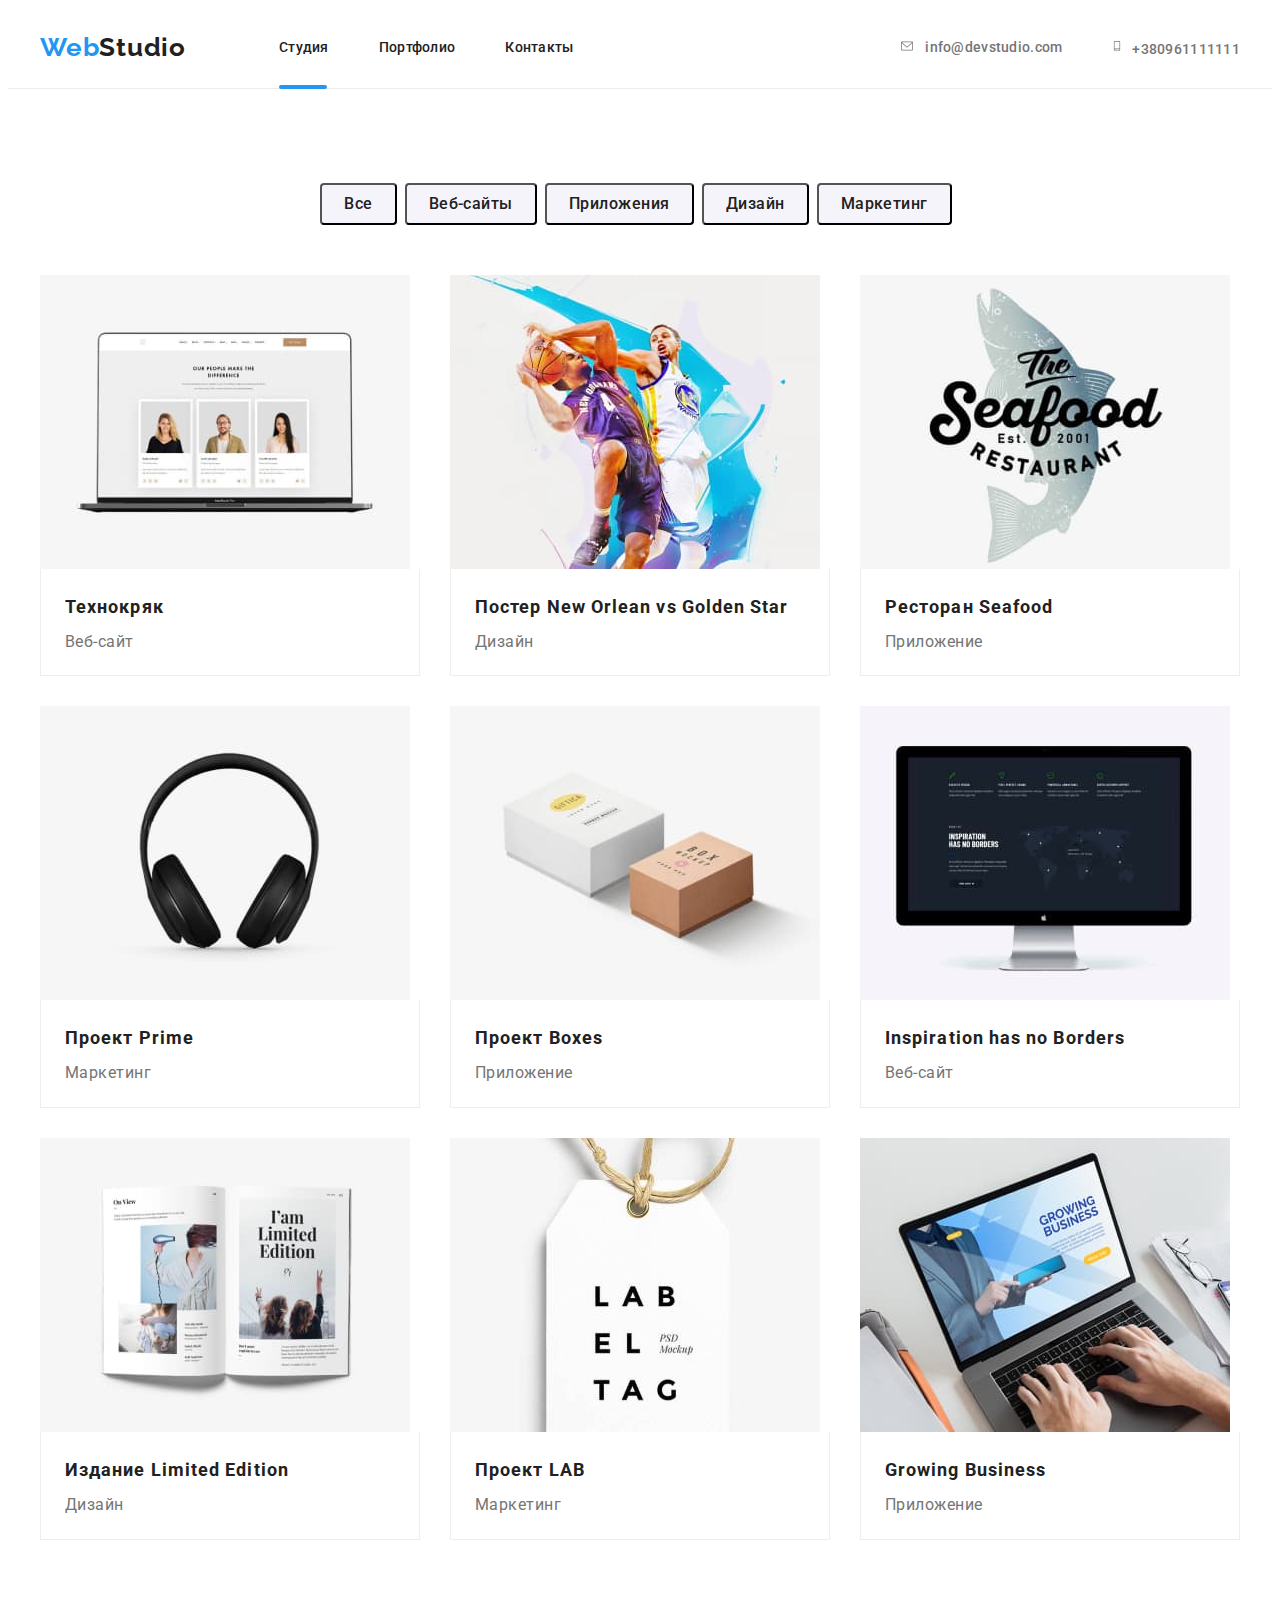
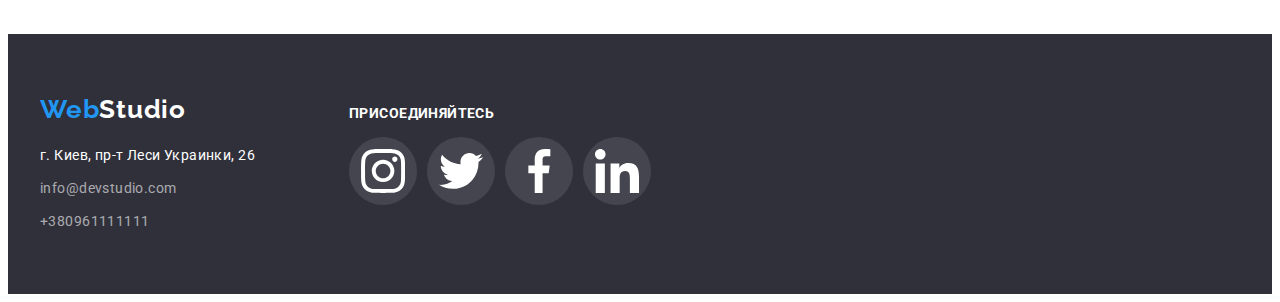
==== portfolio.html @ cd9d086e "HW5" ====
<!DOCTYPE html>
<html lang="ru">

<head>
    <meta charset="UTF-8">
    <meta http-equiv="X-UA-Compatible" content="IE=edge">
    <meta name="viewport" content="width=device-width, initial-scale=1.0">
    <title>Портфолио</title> 
    <link rel="preconnect" href="https://fonts.googleapis.com">
    <link rel="preconnect" href="https://fonts.gstatic.com" crossorigin>
    <link href="https://fonts.googleapis.com/css2?family=Raleway:wght@700&family=Roboto:wght@400;500;700;900&display=swap"
        rel="stylesheet"> 
    <link rel="stylesheet" href="https://cdnjs.cloudflare.com/ajax/libs/modern-normalize/1.1.0/modern-normalize.min.css"
        integrity="sha512-wpPYUAdjBVSE4KJnH1VR1HeZfpl1ub8YT/NKx4PuQ5NmX2tKuGu6U/JRp5y+Y8XG2tV+wKQpNHVUX03MfMFn9Q=="
        crossorigin="anonymous" referrerpolicy="no-referrer" />
    <link rel="stylesheet" href="./css/styles.css">
</head>

<body>

    <!--Header-->

        <header class="header portfolio-header">
            <div class="container">
                <nav class="nav-content">
                    <a href="./index.html" class="logo"><span class="web">Web</span>Studio</a>
                    <ul class="site-nav">
                        <li class="header-item"><a href="./index.html" class="current-page">Студия</a> </li>
                        <li class="header-item"><a href="./portfolio.html">Портфолио</a> </li>
                        <li class="header-item"><a href="">Контакты</a></li>
                    </ul>
                </nav>
                <ul class="connection">
                    <li class="header-item">
                        <a href="mailto:info@devstudio.com">
                            <svg class="envelope header-icon" width="16" height="12">
                                <use href="./images/icons.svg#icon-envelope-hover-1"></use>
                            </svg>info@devstudio.com</a>
                    
                    </li>
                    <li class="header-item">
                    
                        <a href="tel:+380961111111"> <svg class="smarthfone header-icon" width="10" height="16">
                                <use href="./images/icons.svg#icon-smartphone-1"></use>
                            </svg>+380961111111</a>
                    </li>
                
                </ul>
        
            </div>
        </header>

    <!--main-->

    <section class="section portfolio-section">
        <div class="container portfolio-container">
           
            <ul class="portfolio-btns">
                <li class="button-one"><button class="btn">Все</button></li>
                <li class="button-two"><button class="btn">Веб-сайты</button></li>
                <li class="button-three"><button class="btn">Приложения</button></li>
                <li class="button-four"><button class="btn">Дизайн</button></li>
                <li class="button-five"><button class="btn">Маркетинг</button></li>
            </ul>
            
            <ul class="portfolio-list">
                <li class="portfolio-item">                    
                    <img class="portfolio-photo" src="./images/macbook.jpg" width="370" height="294" alt="Макбук">
                    <div class="portfolio-contect-desctiption">
                        <h2 class="projects-title">Технокряк</h2>
                        <p class="project-text">Веб-сайт</p>
                    </div>                    
                    <p></p>
                </li>
                <li class="portfolio-item">
                    <img class="portfolio-photo" src="./images/basketball.jpg" width="370" height="294" alt="Баскетбол">
                    <div class="portfolio-contect-desctiption">
                        <h2 class="projects-title">Постер New Orlean vs Golden Star</h2>
                        <p class="project-text">Дизайн</p>
                    </div>
                    <p></p>
                </li>
                <li class="portfolio-item">
                    <img class="portfolio-photo" src="./images/restaurant.jpg" width="370" height="294" alt="Ресторан">
                    <div class="portfolio-contect-desctiption">
                        <h2 class="projects-title">Ресторан Seafood</h2>
                        <p class="project-text">Приложение</p>
                    </div>
                    <p></p>
                </li>
                <li class="portfolio-item">
                    <img class="portfolio-photo" src="./images/beats.jpg" width="370" height="294" alt="Наушники">
                    
                    <div class="portfolio-contect-desctiption">
                    <h2 class="projects-title">Проект Prime</h2>
                    <p class="project-text">Маркетинг</p>
                    </div>
                    <p></p>
                </li>
                <li class="portfolio-item">
                    <img class="portfolio-photo" src="./images/boxes.jpg" width="370" height="294" alt="Коробки">
                    <div class="portfolio-contect-desctiption">
                    <h2 class="projects-title">Проект Boxes</h2>
                    <p class="project-text">Приложение</p>
                    </div>
                    <p></p>
                </li>
                <li class="portfolio-item">
                    <img class="portfolio-photo" src="./images/monitor.jpg" width="370" height="294" alt="Монитор">
                    <div class="portfolio-contect-desctiption">
                    <h2 class="projects-title">Inspiration has no Borders</h2>
                    <p class="project-text">Веб-сайт</p>
                    </div>
                    <p></p>
                </li>
                <li class="portfolio-item">
                    <img class="portfolio-photo" src="./images/book.jpg" width="370" height="294" alt="Книга">
                    <div class="portfolio-contect-desctiption">
                    <h2 class="projects-title">Издание Limited Edition</h2>
                    <p class="project-text">Дизайн</p>
                    </div>
                    <p></p>
                </li>
                <li class="portfolio-item">
                    <img class="portfolio-photo" src="./images/tag.jpg" width="370" height="294" alt="Этикетка">
                    <div class="portfolio-contect-desctiption">
                    <h2 class="projects-title">Проект LAB</h2>
                    <p class="project-text">Маркетинг</p>
                    </div>
                    <p></p>
                </li>
                <li class="portfolio-item">
                    <img class="portfolio-photo" src="./images/laptop.jpg" width="370" height="294" alt="Ноутбук">
                    <div class="portfolio-contect-desctiption">
                    <h2 class="projects-title">Growing Business</h2>
                    <p class="project-text">Приложение</p>
                    </div>
                    <p></p>
                </li>




            </ul>
        </div>
      



    </section>






    <!--footer-->

    <footer class="footer">
        <div class="container footer-general-container">
            <div class="footer-container">
                <a href="./index.html" class="logo"><span class="web">Web</span><span class="studio">Studio</span></a>
                <address class="address-info">
                    <p class="address">г. Киев, пр-т Леси Украинки, 26 </p>
                    <ul class="footer-connection">
                        <li class="connection-item"><a href="mailto:info@devstudio.com ">info@devstudio.com</a></li>
                        <li class="connection-item phone"><a href="tel:+380961111111">+380961111111</a></li>
    
                    </ul>
                </address>
            </div>
            <div class="footer-link-container">
                <h3 class="footer-connect">ПРИСОЕДИНЯЙТЕСЬ</h3>
                <ul class="footer-social-links">
                    <li class="footer-link-icon">
                        <a class="footer-social-link" href="">
                            <svg class="footer-social-icon" width="20" height="20">
                                <use href="./images/icons.svg#icon-instagram-2-1"></use>
                            </svg>
                        </a>
    
                    </li>
                    <li class="footer-link-icon">
                        <a class="footer-social-link" href="">
                            <svg class="footer-social-icon" width="20" height="20">
                                <use href="./images/icons.svg#icon-twitter-1-1"></use>
                            </svg>
                        </a>
    
                    </li>
                    <li class="footer-link-icon">
                        <a class="footer-social-link" href="">
                            <svg class="footer-social-icon" width="20" height="20">
                                <use href="./images/icons.svg#icon-facebook-1-1"></use>
                            </svg>
                        </a>
    
                    </li>
                    <li class="link-icon">
                        <a class="footer-social-link" href="">
                            <svg class="footer-social-icon" width="20" height="20">
                                <use href="./images/icons.svg#icon-linkedin-1-1"></use>
                            </svg>
                        </a>
    
                    </li>
                </ul>
            </div>
        </div>
    
    
    </footer>






</body>

</html>
---- css/styles.css ----
/* main text color: #757575;*/
/* secondary text color: #212121;  */
/* белый #FFFFFF */
/* акцент синий #2196F3 */
/* первичный цвет фона #E5E5E5; */
/* вторичный цвет фона #2F303A; */
/* цвет фона наша команда #F5F4FA */


:root {
  --primary-text-color: #757575;
  --secondary-text-color: #212121;
  --accent-color: #2196F3;
  --accent-second-color: #FFFFFF;
  --primary-background-color: #e5e5e5;
  --secondary-background-color: #2F303A;
  --stuff-background-color: #F5F4FA:



}

body {
  
  color: var(--primary-text-color);
  font-family: Roboto, sans-serif;
}

p, h1, h2, h3, h4, h5, h5, h6 {
  margin-top: 0;
  margin-bottom: 0;
}

ul {
  list-style: none;
  margin-top: 0;
  margin-bottom: 0;
  padding-left: 0;

}
.header {
  
 
}
.header .container {
  display: flex;
  align-items: center; 
}
.container {
  width: 1200px;
  padding-left: 15px;
  padding-right: 15px; 
  margin: 0 auto; 

}
.logo {
  margin-right: 93px;
   padding-top: 24px;
  padding-bottom: 25px;
}
.logo {
  font-family: Raleway, sans-serif;
font-weight: bold;
font-size: 26px;
line-height: 1.19;
letter-spacing: 0.03em;
color: var(--secondary-text-color);
text-decoration: none;
}
.web {
  color: var(--accent-color);
}

/* site-nav */

.nav-content {
  display: flex;
  align-items: center;
}

.site-nav {
  
  display: flex;
}
.site-nav a {
font-weight: 500;
font-size: 14px;
line-height: 1.14;
letter-spacing: 0.02em;
  color: var(--secondary-text-color);
  text-decoration: none;
}
.site-nav a:hover, 
.site-nav a:focus {
  color: var(--accent-color);
}

.header-item {

  display: flex;
  justify-content: center;
  align-items: center;
}

.header-item:not(:last-child) {
  margin-right: 50px;
}
.connection {
  display: flex;
  margin-left: auto;
  
}
.connection a {
font-weight: 500;
font-size: 14px;
line-height: 1.14;
letter-spacing: 0.02em;
  color: var(--primary-text-color);
  text-decoration: none;
}
.connection a:hover, 
.connection a:focus {
  color: var(--accent-color);
}

.header-item a:hover .header-icon,
.header-item a:focus .header-icon {
  fill: var(--accent-color);
}



.envelope{
  margin-right: 10px;
  fill: var(--primary-text-color);
  cursor: pointer;
  justify-content: center;
  align-items: center;
  }
.smarthfone {
  margin-right: 10px;
  fill: var(--primary-text-color);
  cursor: pointer;
  justify-content: center;
  align-items: center;
    }

.current-page {
  position: relative;
  display: inline-block;
  padding-top: 32px;
  padding-bottom: 32px;
  
  
  color: var(--accent-color);
  
}

.current-page::after {
  content: '';

  position: absolute;
left: 0;
bottom: -1px;
  display: block;
  width: 48px;
  height: 4px;
  border-radius: 2px;
  background-color: var(--accent-color);

}

/* main */
.hero {
  /* background-color: var(--secondary-background-color); */
  background-image: linear-gradient(
    rgba(47, 48, 58, 0.4),
    rgba(47, 48, 58, 0.4)
  ),  url(../images/background.jpg);
  background-repeat: no-repeat;
  background-position: center;
  background-size: 1600px;

  display: flex;
  align-items: center;
  padding-top: 200px;
  padding-bottom: 200px;
}

.hero-title {
padding-bottom: 30px;
font-weight: 900;
font-size: 44px;
line-height: 1.36;
text-align: center;
letter-spacing: 0.06em;
text-transform: uppercase;
color: var(--accent-second-color);
}


.button {
display: block;
border-radius: 4px;
margin-left: auto;
margin-right: auto;
padding-top: 10px;
padding-bottom: 10px;
padding-left: 32px;
padding-right: 32px;
justify-content: center;
font-family: Roboto;
font-style: normal;
font-weight: bold;
font-size: 16px;
line-height: 1.87;
align-items: center;
text-align: center;
letter-spacing: 0.06em;
background-color: var(--accent-color);
color: var(--accent-second-color);
cursor: pointer;
}


.section {
  padding-top: 94px;
  
}
.section-title {
display: block;
text-align: center;
align-items: center;
font-family: Roboto;
font-style: normal;
font-weight: bold;
font-size: 36px;
line-height: 1.16;
color: var(--secondary-text-color);
}

.advantages-container {
  display: flex;
  align-items: center;
  justify-content: center;
}

.advantage-block {
  display: flex;
  width: 270px;
  height: 120px;
  background-color: #F5F4FA;
  margin-bottom: 30px;
    align-items: center;
  justify-content: center;
  

}

.advantages-list {
  display: flex;
}


.advantage-item:not(:last-child) {
margin-right: 30px;
}



.title {
margin-bottom: 10px;
font-family: Roboto;
font-style: normal;
font-weight: bold;
font-size: 14px;
line-height: 1.14;
letter-spacing: 0.03em;
text-transform: uppercase;
  color: var(--secondary-text-color);
}




/* Services */
.service-section {
  padding-bottom: 94px;
}
.service-title {
  text-align: center;
}
.services-container {
    align-items: center;
    
}
.service-title {
  display: block;
  margin-bottom: 50px;
}
.services-photo {
  display: flex;
}
.service-item:not(:last-child) {
  margin-right: 30px;
}


.section-text {
font-size: 14px;
line-height: 1.71;
letter-spacing: 0.03em;
}

/* stuff */

.stuff-section {
  padding-top: 94px;
padding-bottom: 94px;
background-color: #F5F4FA;
}

.stuff-list {
  display: flex;
margin-top: 50px;
}
.stuff-item:not(:last-child) {
  margin-right: 30px;
}
.stuff-item {
  align-items: center;
  text-align: center;
  box-shadow: 0px 1px 3px rgba(0, 0, 0, 0.12), 0px 1px 1px rgba(0, 0, 0, 0.14), 0px 2px 1px rgba(0, 0, 0, 0.2);
border-radius: 0px 0px 4px 4px;
background-color: #fff;
  }


.stuff-card-desctiption {
  padding-top: 30px;
  padding-bottom: 30px;
}

.stuff-text {
font-size: 16px;
line-height: 1.187;
letter-spacing: 0.03em;
}

.stuff-title {
padding-bottom: 10px;
font-weight: 500;
font-size: 16px;
line-height: 1.187;
letter-spacing: 0.03em;
  color: var(--secondary-text-color)

}

.social-links {
  display: flex;
  align-items: center;
  padding-left: auto;
  justify-content: center;
  margin-top: 16px;
  margin-right: auto;
  margin-left: auto;
  fill: #AFB1B8;
}



.link-icon {
  display: flex;
  align-items: center;
  justify-content: center;
  margin-right: 10px;

}
.social-link {
  fill: #AFB1B8;
}
.social-icon {
  display: flex;
  width: 44px;
  height: 44px;
  padding: 12px;
  
}


.social-link:hover,
.social-link:focus {
  border-radius: 50%;
  fill: #FFFFFF;
  background-color: var(--accent-color);
cursor: pointer;
}

.social-icon:not(:last-child) {
  margin-right: 10px;
}

/* clients */

.client-section {
padding-bottom: 94px;
}

.client-container {
padding: 0;
margin-top: 50px;   
margin-bottom: 94px;
}



.client-icon {  
  justify-content: center;
  align-items: center;  
  display: flex;
  border: #AFB1B8 solid 1px;
  border-radius: 4px;
  width: 170px;
  height: 92px;
  }


.client-list {
  display: flex;
  align-items: center;
  justify-content: center;   
}


.client-item:not(:last-child) {
  margin-right: 30px;
}


.client-icon {  
  fill: #AFB1B8;
}

.client-icon:hover ,
.client-icon:focus {
  fill: var(--accent-color);
  border: var(--accent-color) solid 1px
}

/* .client-icon:hover,
.client-icon:focus {
fill: var(--accent-color);
border: red solid 1px;
}  */


/* .client-block a:hover, .client-icon
.client-block a:focus .client-icon {
  fill: var(--accent-color);
  cursor: pointer;
  
} */

/* footer */
.footer {
   padding-top: 60px;
   padding-bottom: 60px;
 
}
.footer {
  background-color: var(--secondary-background-color);
  color: var(--accent-second-color);
}

.footer-general-container{
  display: flex;
  align-items: baseline;

 
}
.address-info {
  padding-top: 20px;
}
.studio {
  color: var(--accent-second-color);
}
.address {

font-style: normal;
font-weight: normal;
font-size: 14px;
line-height: 1.71;
letter-spacing: 0.03em;
  color: var(--accent-second-color);
}

.footer-connection a {

font-style: normal;
font-weight: normal;
font-size: 14px;
line-height: 1.71;
letter-spacing: 0.03em;

color: rgba(255, 255, 255, 0.6);
text-decoration: none;
}
.footer-connection a:hover,
.footer-connection a:focus {
  color: var(--accent-color);
}

.connection-item {
  margin-top: 9px;
}

.footer-connect{
  font-family: Roboto;
font-style: normal;
font-weight: bold;
font-size: 14px;
line-height: 16px;
letter-spacing: 0.03em;
text-transform: uppercase;
color: var(--accent-second-color);
}

.footer-container {
  padding-right: 70px;
  
}


.footer-social-links {
  display: flex;
  align-items: center;
  padding-left: auto;
  justify-content: center;
  margin-top: 16px;
  margin-right: auto;
  margin-left: auto;
  
}



.footer-link-icon {
  display: flex;
  align-items: center;
  justify-content: center;
  margin-right: 10px;

}
.footer-social-link {
  fill:#FFFFFF;
  background-color: rgba(255, 255, 255, 0.1);
 border-radius: 50%;
}
.footer-social-icon {
  display: flex;
  width: 44px;
  height: 44px;
  padding: 12px;
  
}


.footer-social-link:hover,
.footer-social-link:focus {
  border-radius: 50%;
  fill: #FFFFFF;
  background-color: var(--accent-color);
cursor: pointer;
}

.footer-social-icon:not(:last-child) {
  margin-right: 10px;
}


/* Portfolio */
.portfolio-header {
  background-color: white;
  border-bottom: 1px solid #ECECEC;
}

.portfolio-section {
  
  padding-top: 94px;
  padding-bottom: 94px;
}
.portfolio-btns {
  margin-right: auto;
  margin-left: auto;
  justify-content: center;
  display: flex;
  align-items: center;
  margin-bottom: 50px;
  
}

.btn:not(:last-child) {
  align-items: center;
  justify-content: center;
  display: block;
  
  
}

.btn{
border-radius: 4px;
margin-right: 8px;
padding: 6px 22px;
font-family: Roboto;
font-style: normal;
font-weight: 500;
font-size: 16px;
line-height: 1.62;
text-align: center;
align-items: center;
letter-spacing: 0.03em;
background-color: #F5F4FA;
color: var(--secondary-text-color);
text-decoration: none;
cursor: pointer;

}

.btn:hover,
.btn:focus {
  background-color: var(--accent-color);
color: var(--accent-second-color);
box-shadow: 0px 3px 1px rgba(0, 0, 0, 0.1), 0px 1px 2px rgba(0, 0, 0, 0.08), 0px 2px 2px rgba(0, 0, 0, 0.12);
border-radius: 4px;
}

.portfolio-list {
  display: flex;
  flex-wrap: wrap;
  align-content: center;
  margin-left: -30px;
  
  }

.portfolio-item {
  margin-left: 30px;
  flex-basis: calc((100% - 3 * 30px) / 3);
  
  
}
/* .portfolio-item:not(:nth-child(3n)) {
  margin-bottom: 30px;
} */
.portfolio-item:not(:nth-last-child(-n + 3)) {
  margin-bottom: 30px;
}

.portfolio-item:hover, 
.portfolio-item:focus {
background: #FFFFFF;
/* border: 1px solid #EEEEEE; */
box-sizing: border-box;
box-shadow: 0px 1px 1px rgba(0, 0, 0, 0.12), 0px 4px 4px rgba(0, 0, 0, 0.06), 1px 4px 6px rgba(0, 0, 0, 0.16);


}

.portfolio-photo {
  display: block;
}
.portfolio-contect-desctiption {
  border-bottom: 1px solid #EEEEEE;
  border-right: 1px solid #EEEEEE;  
  border-left: 1px solid #EEEEEE;
  padding-bottom: 20px;
  padding-top: 20px;
  padding-left: 24px;
}
.projects-title {
padding-bottom: 4px;
font-weight: bold;
font-size: 18px;
line-height: 2;
letter-spacing: 0.06em;
  color: var(--secondary-text-color);
}

.project-text {

font-size: 16px;
line-height: 1.66;
letter-spacing: 0.03em;
}
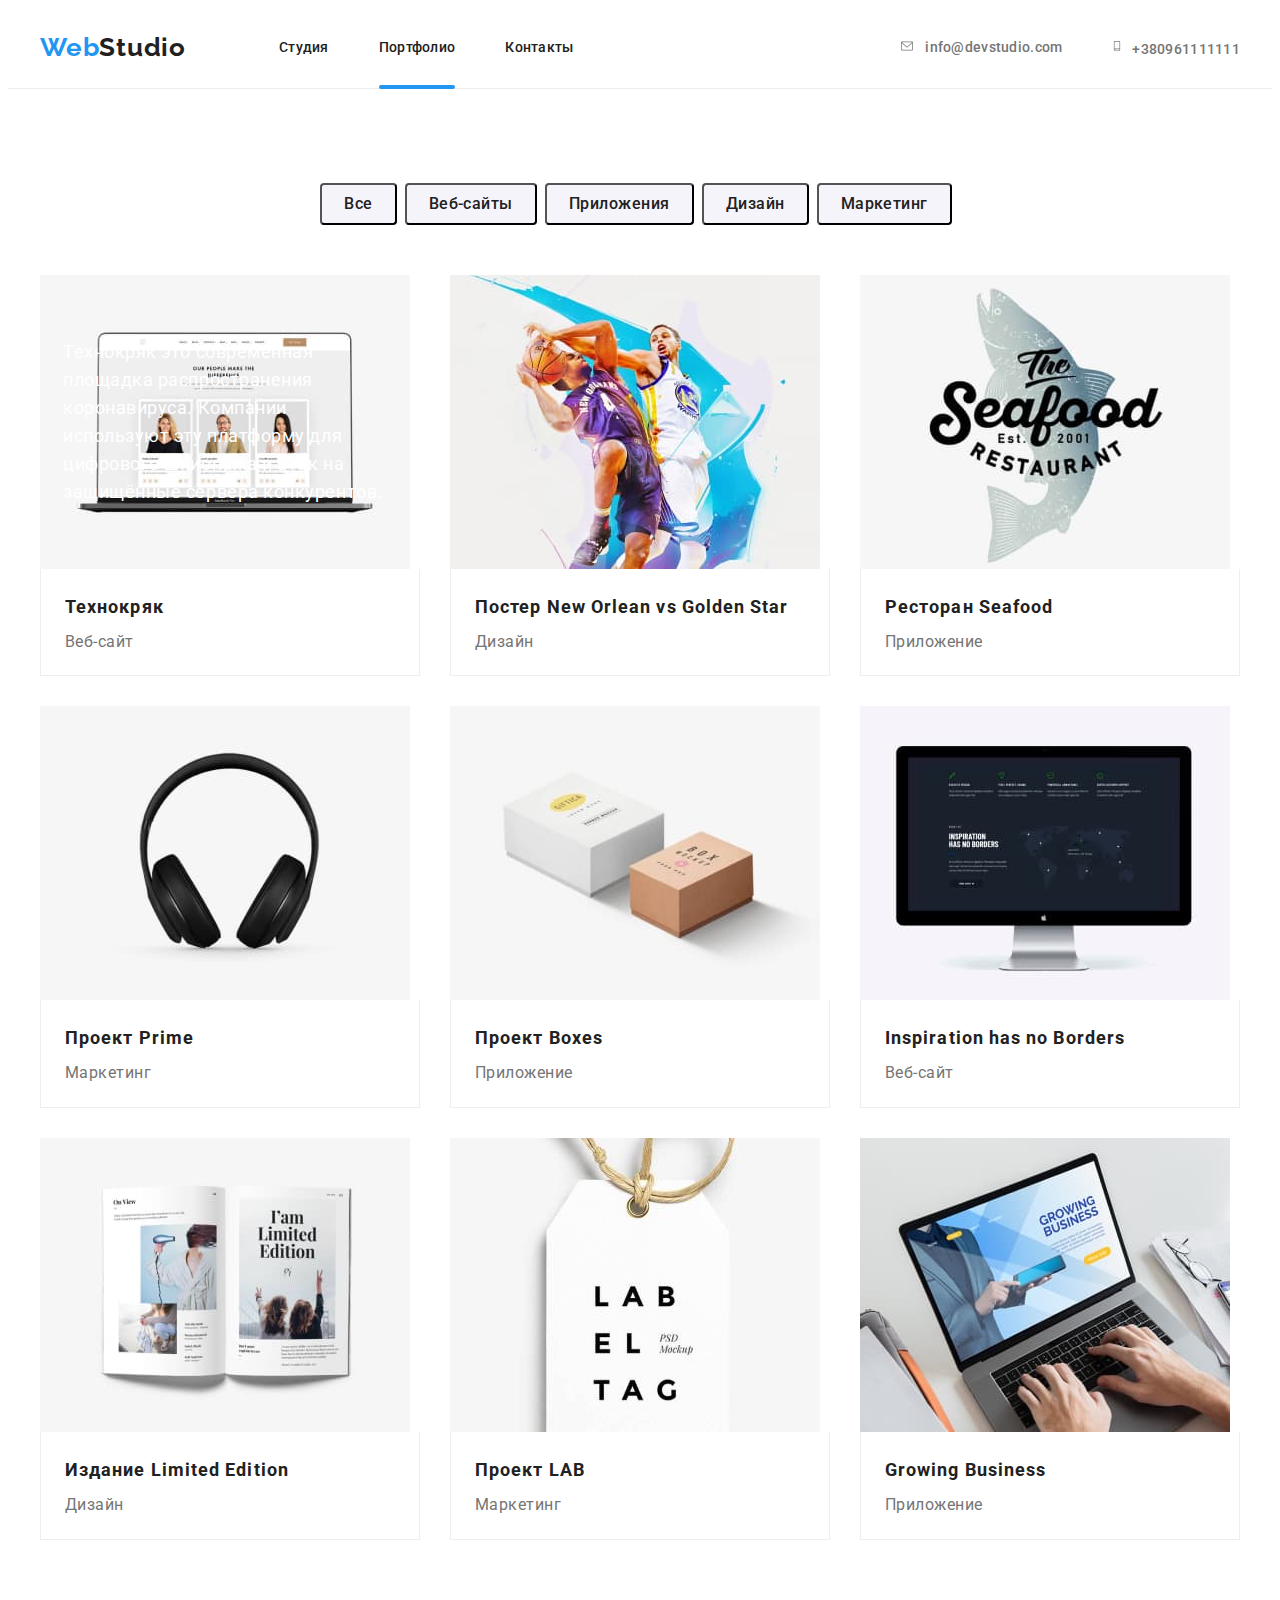
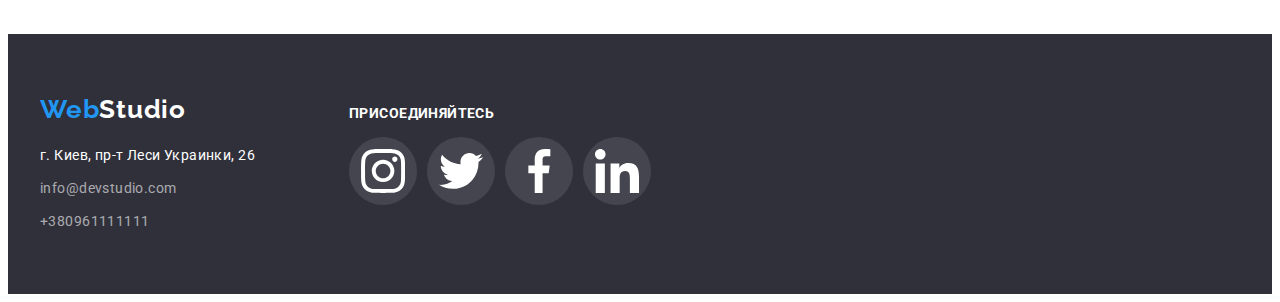
==== commit 64b629c8: "HW5" ====
--- a/portfolio.html
+++ b/portfolio.html
@@ -25,8 +25,8 @@
                 <nav class="nav-content">
                     <a href="./index.html" class="logo"><span class="web">Web</span>Studio</a>
                     <ul class="site-nav">
-                        <li class="header-item"><a href="./index.html" class="current-page">Студия</a> </li>
-                        <li class="header-item"><a href="./portfolio.html">Портфолио</a> </li>
+                        <li class="header-item"><a href="./index.html">Студия</a> </li>
+                        <li class="header-item"><a href="./portfolio.html" class="current-page">Портфолио</a> </li>
                         <li class="header-item"><a href="">Контакты</a></li>
                     </ul>
                 </nav>
@@ -64,8 +64,17 @@
             </ul>
             
             <ul class="portfolio-list">
-                <li class="portfolio-item">                    
-                    <img class="portfolio-photo" src="./images/macbook.jpg" width="370" height="294" alt="Макбук">
+                <li class="portfolio-item">
+                    <div class="portfolio-item-info">
+                        <img class="portfolio-photo" src="./images/macbook.jpg" width="370" height="294" alt="Макбук">
+                        
+                        <p class="portfolio-item-text">
+                                Технокряк это современная площадка распространения коронавируса. Компании используют эту платформу для цифрового
+                                шпионажа и атак на защищённые сервера конкурентов.
+                        </p>
+                                                
+                    </div>                    
+                    
                     <div class="portfolio-contect-desctiption">
                         <h2 class="projects-title">Технокряк</h2>
                         <p class="project-text">Веб-сайт</p>
--- a/css/styles.css
+++ b/css/styles.css
@@ -163,7 +163,7 @@
 left: 0;
 bottom: -1px;
   display: block;
-  width: 48px;
+  width: 100%;
   height: 4px;
   border-radius: 2px;
   background-color: var(--accent-color);
@@ -644,7 +644,7 @@
   }
 
 .portfolio-item {
-  margin-left: 30px;
+    margin-left: 30px;
   flex-basis: calc((100% - 3 * 30px) / 3);
   
   
@@ -663,12 +663,57 @@
 box-sizing: border-box;
 box-shadow: 0px 1px 1px rgba(0, 0, 0, 0.12), 0px 4px 4px rgba(0, 0, 0, 0.06), 1px 4px 6px rgba(0, 0, 0, 0.16);
 
-
-}
-
-.portfolio-photo {
+}
+
+.portfolio-photo {  
   display: block;
 }
+
+.portfolio-item-info {
+  position: relative;
+  
+}
+
+.portfolio-item-text {
+  position: absolute;
+  opacity: 1;
+  
+top: 63px;
+left: 23px;
+right: 23px;
+
+  font-family: Roboto;
+font-style: normal;
+font-weight: normal;
+font-size: 18px;
+line-height: 28px;
+/* or 156% */
+
+letter-spacing: 0.03em;
+
+color:#FFFFFF
+}
+
+.portfolio-item-info::before {
+  position: absolute;
+  display: inline-block;
+  content: '';
+  width: 100%;
+  height: 100%;
+  background-color:rgba(33, 150, 243, 0.9);
+  opacity: 0;
+}
+
+.portfolio-item:hover::before {
+  opacity: 1;
+}
+
+.portfolio-item:hover .portfolio-item-text
+.portfolio-item:focus .portfolio-item-text {
+  color: green;
+}
+
+
 .portfolio-contect-desctiption {
   border-bottom: 1px solid #EEEEEE;
   border-right: 1px solid #EEEEEE;  
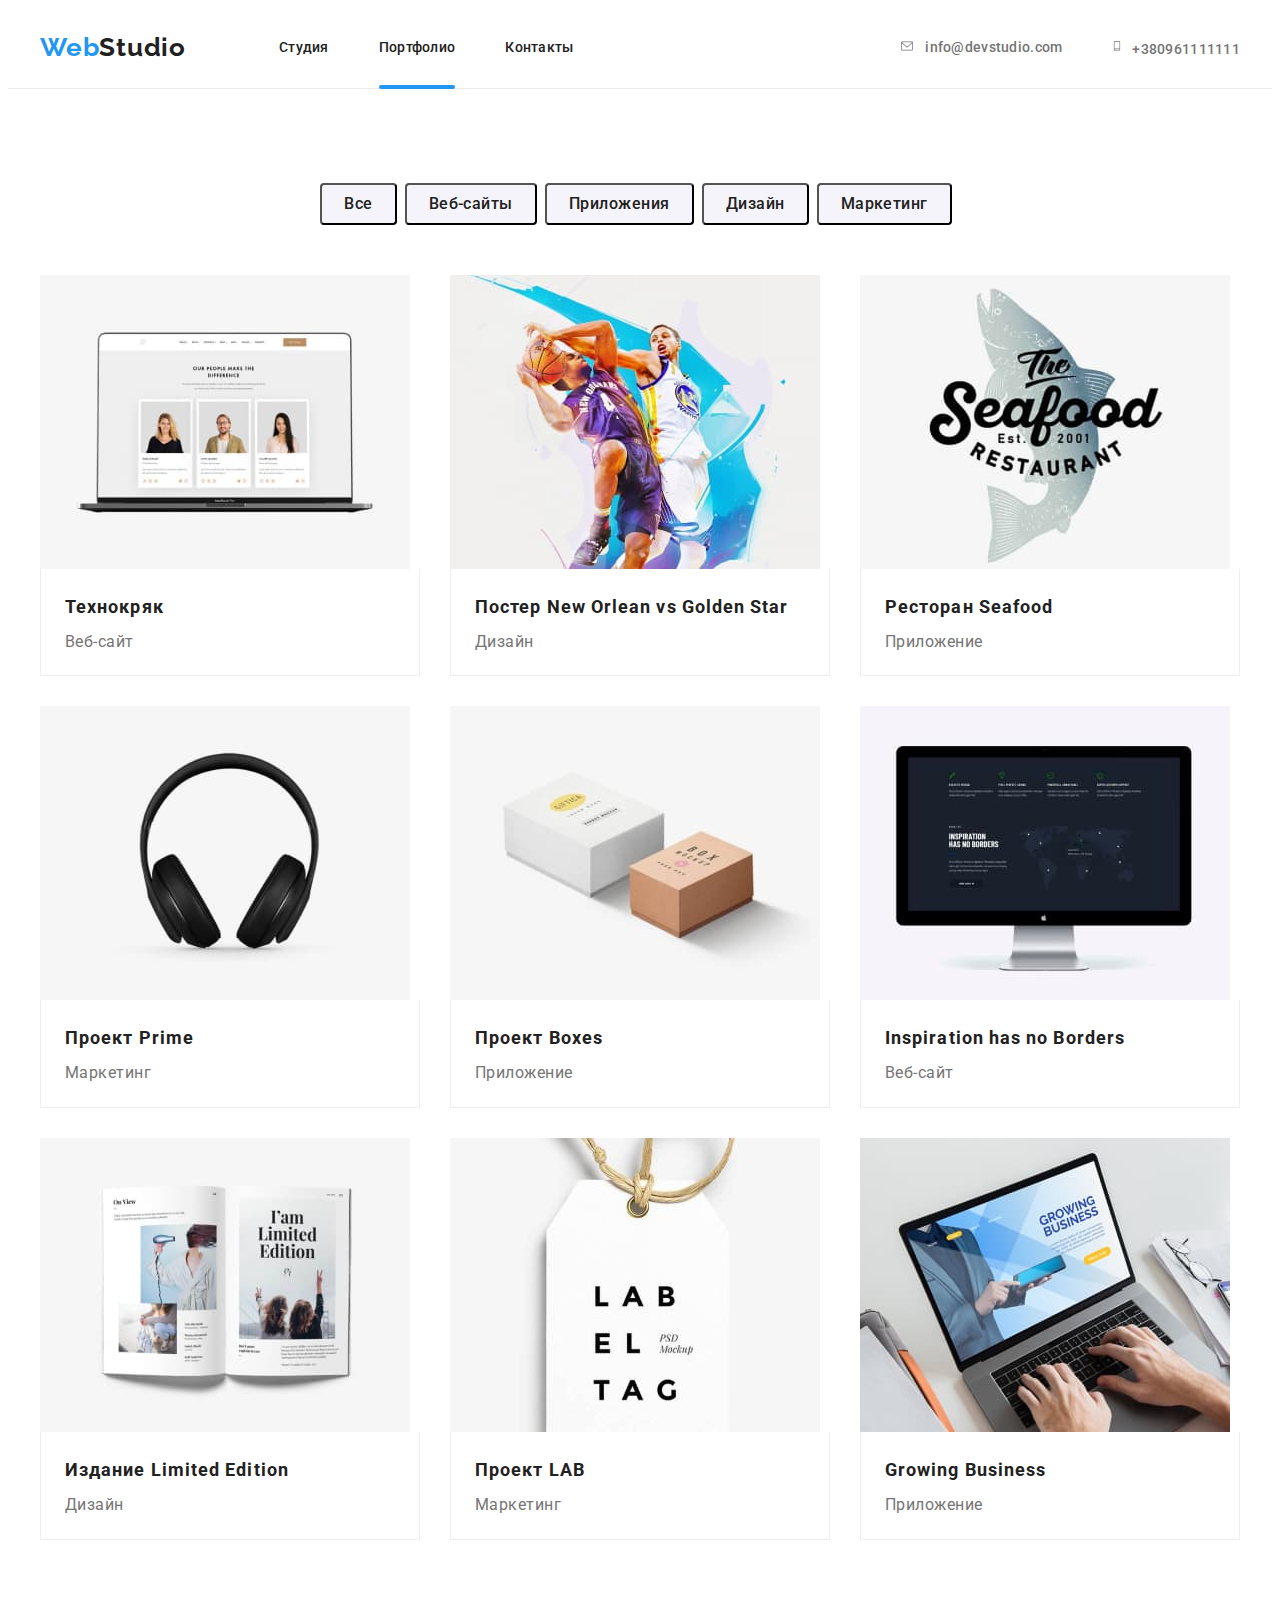
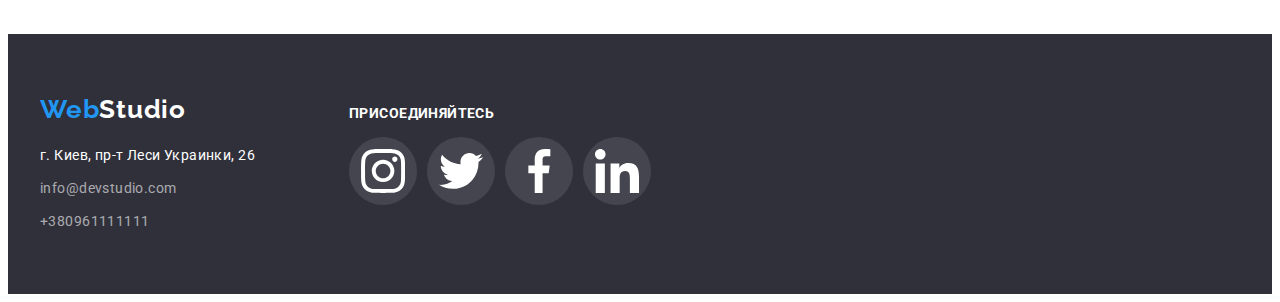
==== commit b69d8089: "HW5" ====
--- a/portfolio.html
+++ b/portfolio.html
@@ -67,11 +67,13 @@
                 <li class="portfolio-item">
                     <div class="portfolio-item-info">
                         <img class="portfolio-photo" src="./images/macbook.jpg" width="370" height="294" alt="Макбук">
-                        
-                        <p class="portfolio-item-text">
-                                Технокряк это современная площадка распространения коронавируса. Компании используют эту платформу для цифрового
-                                шпионажа и атак на защищённые сервера конкурентов.
-                        </p>
+                        <div class="portfolio-item-overlay">
+                        <div class="text-overlay">
+                            <p class="portfolio-item-text">Технокряк это современная площадка распространения коронавируса. Компании используют эту платформу для цифрового
+                                шпионажа и атак на защищённые сервера конкурентов.
+                            </p>
+                        </div>
+                        </div>                       
                                                 
                     </div>                    
                     
@@ -82,7 +84,17 @@
                     <p></p>
                 </li>
                 <li class="portfolio-item">
+                    <div class="portfolio-item-info">
                     <img class="portfolio-photo" src="./images/basketball.jpg" width="370" height="294" alt="Баскетбол">
+                        <div class="portfolio-item-overlay">
+                            <div class="text-overlay">
+                                <p class="portfolio-item-text">Технокряк это современная площадка распространения коронавируса. Компании
+                                    используют эту платформу для цифрового
+                                    шпионажа и атак на защищённые сервера конкурентов.
+                                </p>
+                            </div>
+                        </div>
+                    </div>
                     <div class="portfolio-contect-desctiption">
                         <h2 class="projects-title">Постер New Orlean vs Golden Star</h2>
                         <p class="project-text">Дизайн</p>
@@ -90,61 +102,137 @@
                     <p></p>
                 </li>
                 <li class="portfolio-item">
+                    <div class="portfolio-item-info">
                     <img class="portfolio-photo" src="./images/restaurant.jpg" width="370" height="294" alt="Ресторан">
-                    <div class="portfolio-contect-desctiption">
-                        <h2 class="projects-title">Ресторан Seafood</h2>
-                        <p class="project-text">Приложение</p>
-                    </div>
-                    <p></p>
-                </li>
-                <li class="portfolio-item">
+                        <div class="portfolio-item-overlay">
+                            <div class="text-overlay">
+                                <p class="portfolio-item-text">Технокряк это современная площадка распространения коронавируса. Компании
+                                    используют эту платформу для цифрового
+                                    шпионажа и атак на защищённые сервера конкурентов.
+                                </p>
+                            </div>
+                        </div>
+                    </div>
+                        <div class="portfolio-contect-desctiption">
+                            <h2 class="projects-title">Ресторан Seafood</h2>
+                            <p class="project-text">Приложение</p>
+                        </div>
+                    <p></p>
+                    
+                </li>
+                <li class="portfolio-item">
+                    <div class="portfolio-item-info">
                     <img class="portfolio-photo" src="./images/beats.jpg" width="370" height="294" alt="Наушники">
-                    
+                    <div class="portfolio-item-overlay">
+                        <div class="text-overlay">
+                            <p class="portfolio-item-text">Технокряк это современная площадка распространения коронавируса. Компании
+                                используют эту платформу для цифрового
+                                шпионажа и атак на защищённые сервера конкурентов.
+                            </p>
+                        </div>
+                    </div>
+                    </div>
                     <div class="portfolio-contect-desctiption">
                     <h2 class="projects-title">Проект Prime</h2>
                     <p class="project-text">Маркетинг</p>
                     </div>
                     <p></p>
-                </li>
-                <li class="portfolio-item">
+                    
+                </li>
+                <li class="portfolio-item">
+                    <div class="portfolio-item-info">
                     <img class="portfolio-photo" src="./images/boxes.jpg" width="370" height="294" alt="Коробки">
+                    <div class="portfolio-item-overlay">
+                        <div class="text-overlay">
+                            <p class="portfolio-item-text">Технокряк это современная площадка распространения коронавируса. Компании
+                                используют эту платформу для цифрового
+                                шпионажа и атак на защищённые сервера конкурентов.
+                            </p>
+                        </div>
+                    </div>
+                    </div>
                     <div class="portfolio-contect-desctiption">
                     <h2 class="projects-title">Проект Boxes</h2>
                     <p class="project-text">Приложение</p>
                     </div>
                     <p></p>
-                </li>
-                <li class="portfolio-item">
+                    
+                </li>
+                <li class="portfolio-item">
+                    <div class="portfolio-item-info">
                     <img class="portfolio-photo" src="./images/monitor.jpg" width="370" height="294" alt="Монитор">
+                    <div class="portfolio-item-overlay">
+                        <div class="text-overlay">
+                            <p class="portfolio-item-text">Технокряк это современная площадка распространения коронавируса. Компании
+                                используют эту платформу для цифрового
+                                шпионажа и атак на защищённые сервера конкурентов.
+                            </p>
+                        </div>
+                    </div>
+                    </div>
                     <div class="portfolio-contect-desctiption">
                     <h2 class="projects-title">Inspiration has no Borders</h2>
                     <p class="project-text">Веб-сайт</p>
                     </div>
                     <p></p>
-                </li>
-                <li class="portfolio-item">
+                    
+                </li>
+                <li class="portfolio-item">
+                    <div class="portfolio-item-info">
                     <img class="portfolio-photo" src="./images/book.jpg" width="370" height="294" alt="Книга">
+                    <div class="portfolio-item-overlay">
+                        <div class="text-overlay">
+                            <p class="portfolio-item-text">Технокряк это современная площадка распространения коронавируса. Компании
+                                используют эту платформу для цифрового
+                                шпионажа и атак на защищённые сервера конкурентов.
+                            </p>
+                        </div>
+                    </div>
+                    </div>
                     <div class="portfolio-contect-desctiption">
                     <h2 class="projects-title">Издание Limited Edition</h2>
                     <p class="project-text">Дизайн</p>
                     </div>
                     <p></p>
-                </li>
-                <li class="portfolio-item">
+                    
+                </li>
+                <li class="portfolio-item">
+                    <div class="portfolio-item-info">
                     <img class="portfolio-photo" src="./images/tag.jpg" width="370" height="294" alt="Этикетка">
+                    <div class="portfolio-item-overlay">
+                        <div class="text-overlay">
+                            <p class="portfolio-item-text">Технокряк это современная площадка распространения коронавируса. Компании
+                                используют эту платформу для цифрового
+                                шпионажа и атак на защищённые сервера конкурентов.
+                            </p>
+                        </div>
+                    </div>
+                    </div>
                     <div class="portfolio-contect-desctiption">
                     <h2 class="projects-title">Проект LAB</h2>
                     <p class="project-text">Маркетинг</p>
                     </div>
                     <p></p>
-                </li>
-                <li class="portfolio-item">
+                    
+                </li>
+                <li class="portfolio-item">
+                    <div class="portfolio-item-info">
                     <img class="portfolio-photo" src="./images/laptop.jpg" width="370" height="294" alt="Ноутбук">
+                    <div class="portfolio-item-overlay">
+                        <div class="text-overlay">
+                            <p class="portfolio-item-text">Технокряк это современная площадка распространения коронавируса. Компании
+                                используют эту платформу для цифрового
+                                шпионажа и атак на защищённые сервера конкурентов.
+                            </p>
+                        </div>
+                    </div>
+                    </div>
                     <div class="portfolio-contect-desctiption">
                     <h2 class="projects-title">Growing Business</h2>
                     <p class="project-text">Приложение</p>
                     </div>
                     <p></p>
+                    
                 </li>
 
 
--- a/css/styles.css
+++ b/css/styles.css
@@ -667,51 +667,58 @@
 
 .portfolio-photo {  
   display: block;
+  
 }
 
 .portfolio-item-info {
   position: relative;
-  
-}
-
-.portfolio-item-text {
+  overflow: hidden;
+}
+
+.text-overlay {
   position: absolute;
-  opacity: 1;
-  
+  display: flex;
 top: 63px;
-left: 23px;
-right: 23px;
+left: 24px;
+right: 24px;
+bottom: 63px;
 
   font-family: Roboto;
 font-style: normal;
 font-weight: normal;
 font-size: 18px;
 line-height: 28px;
-/* or 156% */
-
-letter-spacing: 0.03em;
-
-color:#FFFFFF
-}
-
-.portfolio-item-info::before {
+letter-spacing: 0.03em;
+color:#FFFFFF ;
+}
+
+
+.portfolio-item:hover .portfolio-item-overlay {
+  transform: translateY(-100%);  
+}
+
+.portfolio-item-overlay {
   position: absolute;
   display: inline-block;
   content: '';
   width: 100%;
   height: 100%;
-  background-color:rgba(33, 150, 243, 0.9);
-  opacity: 0;
-}
-
-.portfolio-item:hover::before {
+  background-color: rgba(33, 150, 243, 0.9); 
+  
+  
+  transform: translateY(0%);
+  transition: transform 250ms cubic-bezier(0.4, 0, 0.2, 1);
+  
+  }
+
+/* .portfolio-item:hover::before {
   opacity: 1;
-}
-
-.portfolio-item:hover .portfolio-item-text
+} */
+
+/* .portfolio-item:hover .portfolio-item-text
 .portfolio-item:focus .portfolio-item-text {
   color: green;
-}
+} */
 
 
 .portfolio-contect-desctiption {
